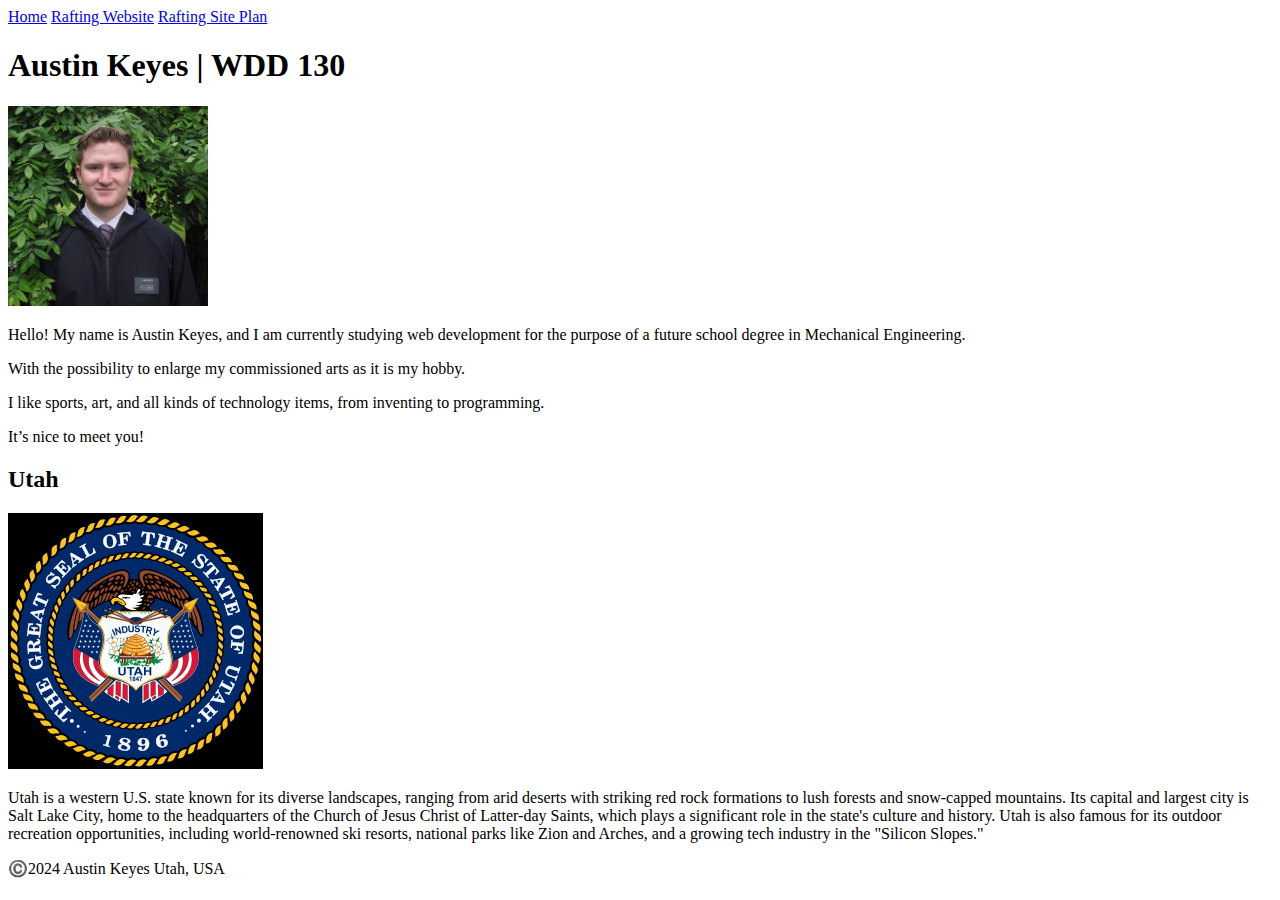
==== wwr/index.html @ 8d44ddac "wdd130" ====
<!DOCTYPE html>
<html lang="en-US">
    <head> 
        <meta charset="utf-8">
        <meta name="viewport" content="width=device-width, initial-scale=1.0">
        <title> Austin Keyes | WDD 130 </title>
        <meta name="description" content="Austin Keyes home page for class WDD 130 (Web Fundamentals:)">
        <meta name="author" content="Austin Keyes">
        <link rel="stylessheet" href="Styles/styles.css">
    </head>
    <body>
        <header> 
            <nav>
                <a href="#">Home</a>
                <a href="wwr/about1.html">Rafting Website</a>
                <a href="wwr/site-plan-rafting.html">Rafting Site Plan</a>
            </nav>
        </header>
        <main>
            <h1> Austin Keyes | WDD 130 </h1>
            <img src="images/profile.jpg" alt="Portrait of Austin Keyes" width="200">
            <p>
                Hello! My name is Austin Keyes, and I am currently studying web development for the purpose of a future school degree in Mechanical Engineering. 
            </p>
            <p>
                With the possibility to enlarge my commissioned arts as it is my hobby.
            </p>
            <p> 
                I like sports, art, and all kinds of technology items, from inventing to programming.
            </p>
            <p>
                It’s nice to meet you!
            </p>
        </main>
        <aside>
            <h2>Utah</h2>
            <img src="images/Seal_of_Utah.svg.jpg" alt="Utah landscape">
            <p>Utah is a western U.S. state known for its diverse landscapes, ranging from arid deserts with striking red rock formations to lush forests and snow-capped mountains. Its capital and largest city is Salt Lake City, home to the headquarters of the Church of Jesus Christ of Latter-day Saints, which plays a significant role in the state's culture and history. Utah is also famous for its outdoor recreation opportunities, including world-renowned ski resorts, national parks like Zion and Arches, and a growing tech industry in the "Silicon Slopes."</p>
        </aside>
        <footer>
            <p>©️2024 Austin Keyes Utah, USA</p>
        </footer>
    </body>
</html>
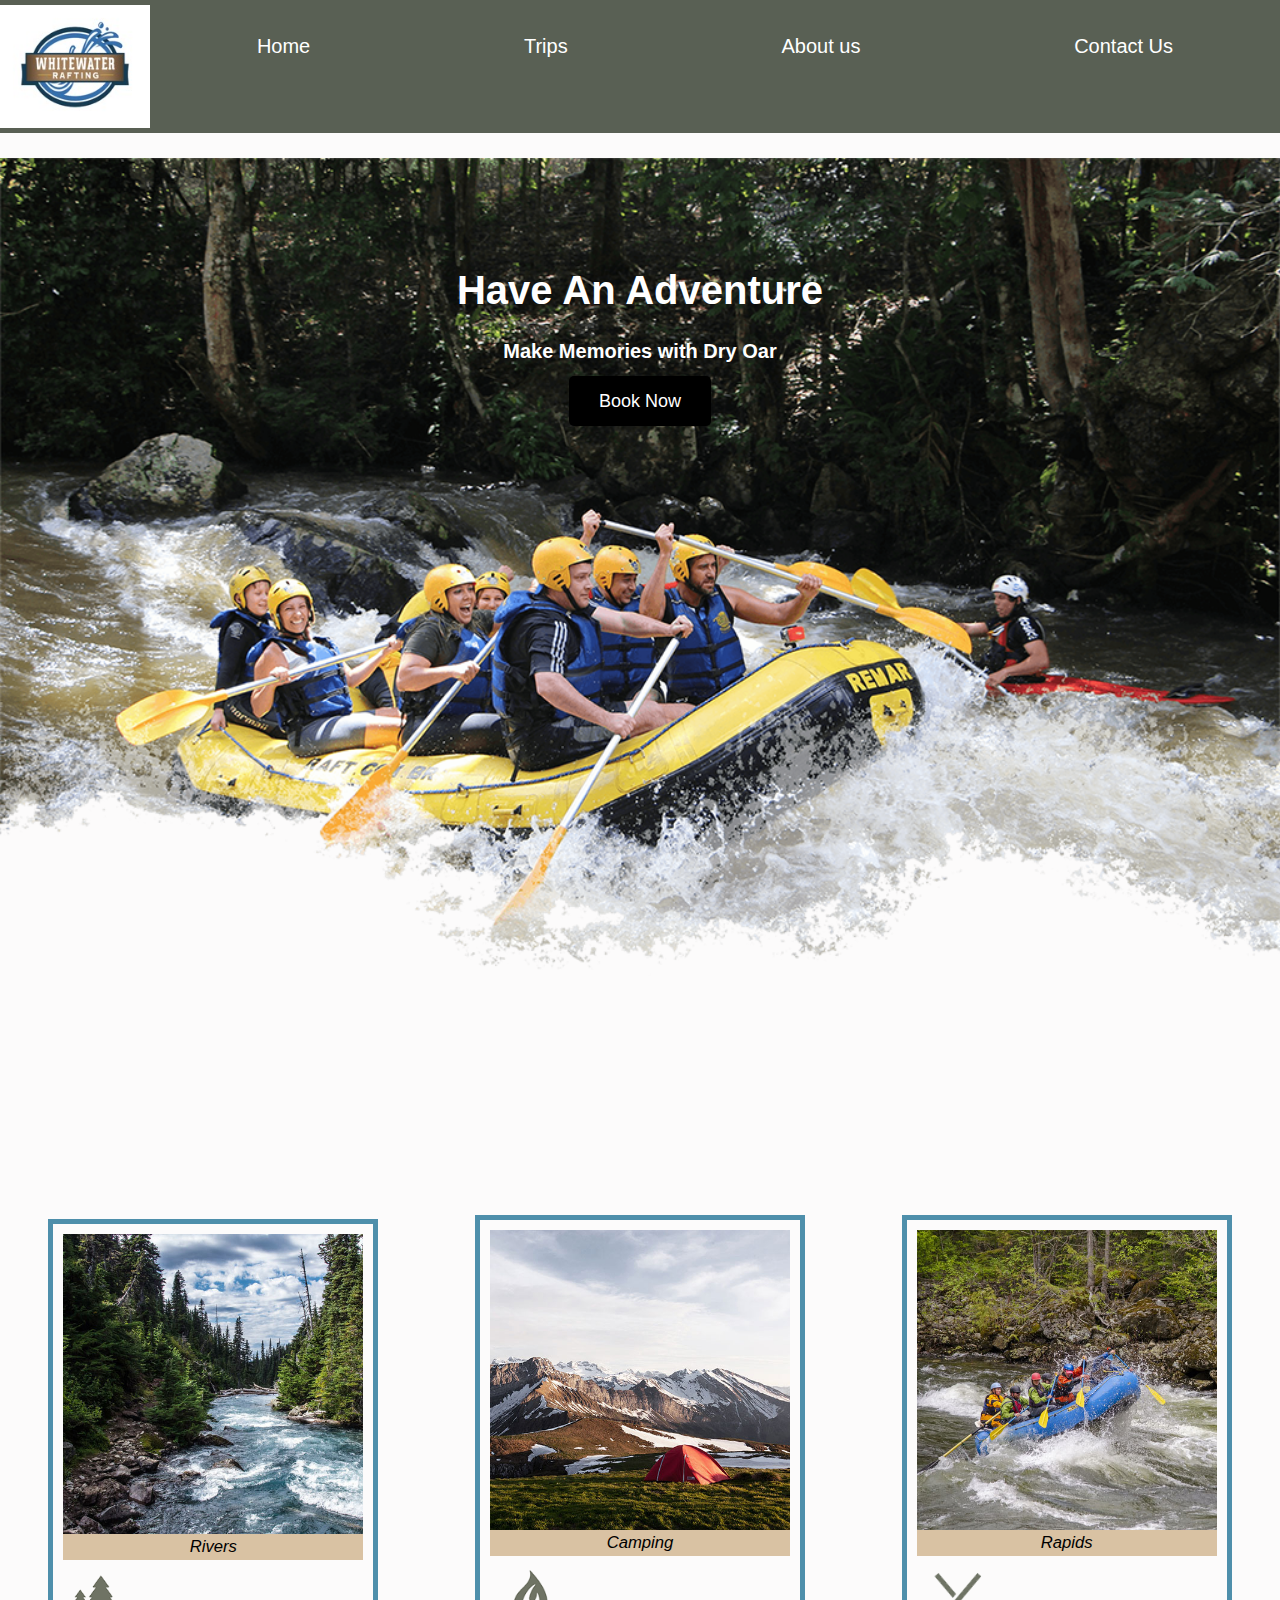
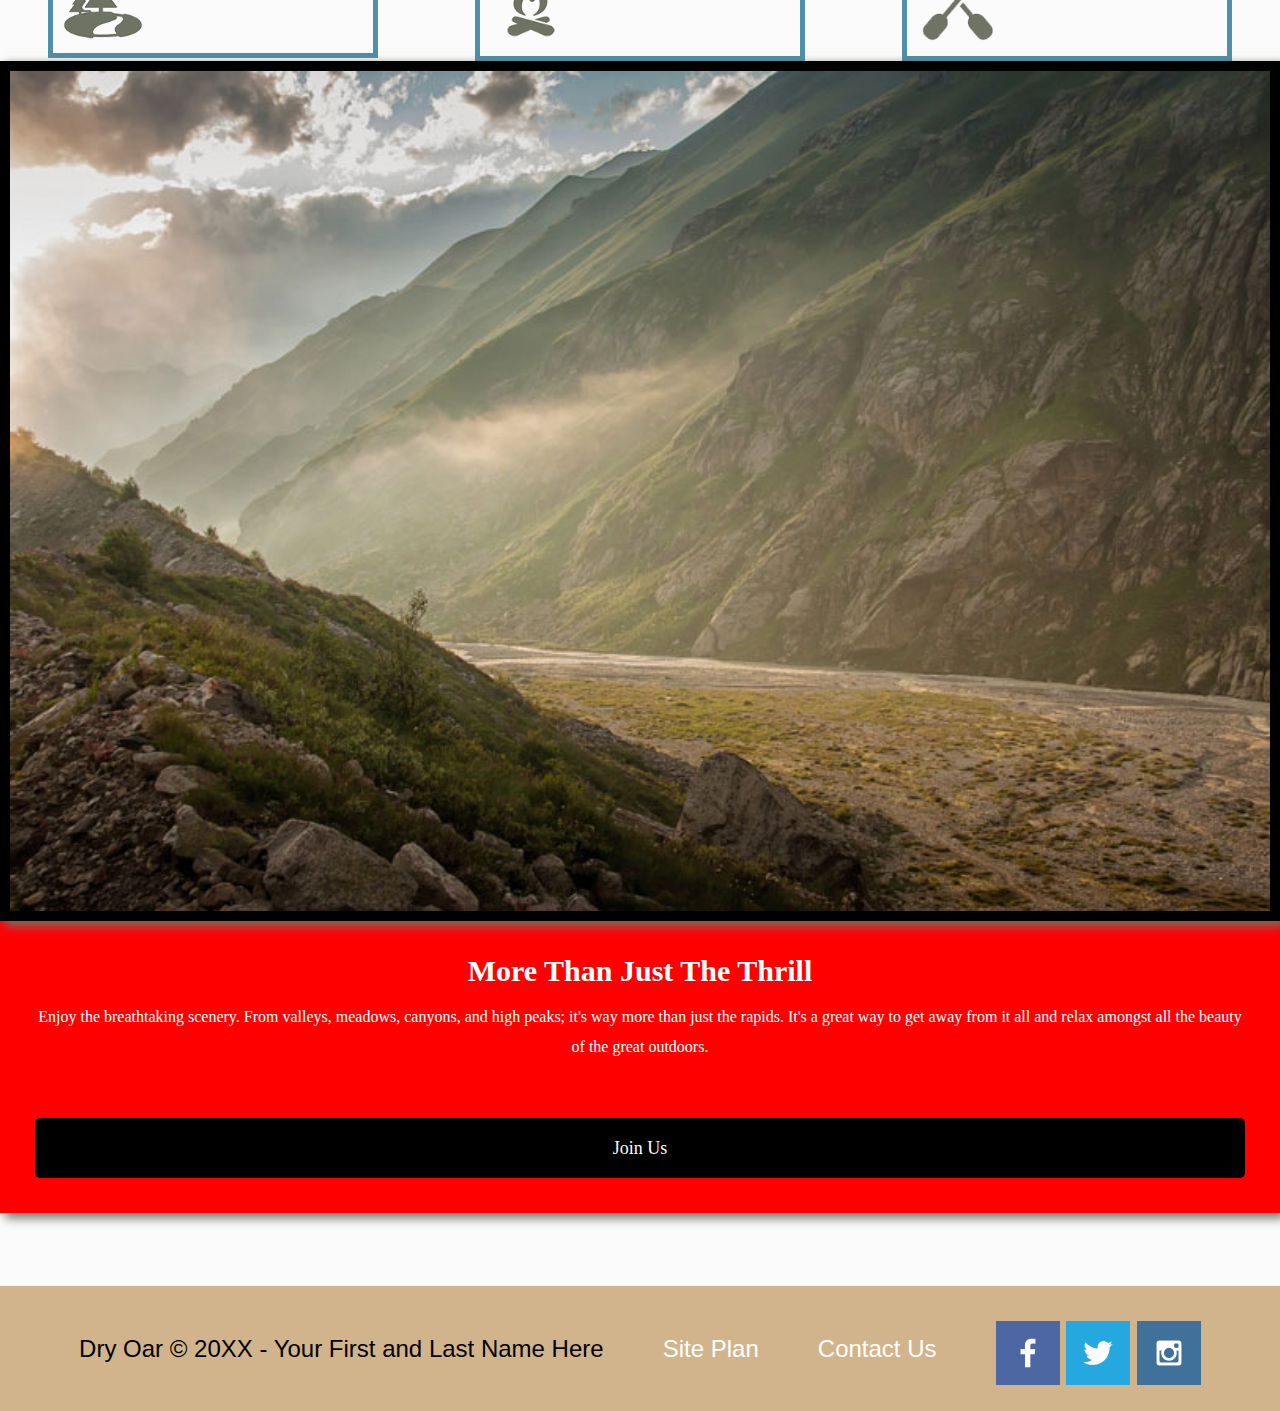
==== commit f67c76a7: "wdd130" ====
--- a/wwr/index.html
+++ b/wwr/index.html
@@ -1,44 +1,86 @@
 <!DOCTYPE html>
-<html lang="en-US">
-    <head> 
-        <meta charset="utf-8">
-        <meta name="viewport" content="width=device-width, initial-scale=1.0">
-        <title> Austin Keyes | WDD 130 </title>
-        <meta name="description" content="Austin Keyes home page for class WDD 130 (Web Fundamentals:)">
-        <meta name="author" content="Austin Keyes">
-        <link rel="stylessheet" href="Styles/styles.css">
-    </head>
-    <body>
-        <header> 
-            <nav>
-                <a href="#">Home</a>
-                <a href="wwr/about1.html">Rafting Website</a>
-                <a href="wwr/site-plan-rafting.html">Rafting Site Plan</a>
-            </nav>
-        </header>
-        <main>
-            <h1> Austin Keyes | WDD 130 </h1>
-            <img src="images/profile.jpg" alt="Portrait of Austin Keyes" width="200">
-            <p>
-                Hello! My name is Austin Keyes, and I am currently studying web development for the purpose of a future school degree in Mechanical Engineering. 
-            </p>
-            <p>
-                With the possibility to enlarge my commissioned arts as it is my hobby.
-            </p>
-            <p> 
-                I like sports, art, and all kinds of technology items, from inventing to programming.
-            </p>
-            <p>
-                It’s nice to meet you!
-            </p>
-        </main>
-        <aside>
-            <h2>Utah</h2>
-            <img src="images/Seal_of_Utah.svg.jpg" alt="Utah landscape">
-            <p>Utah is a western U.S. state known for its diverse landscapes, ranging from arid deserts with striking red rock formations to lush forests and snow-capped mountains. Its capital and largest city is Salt Lake City, home to the headquarters of the Church of Jesus Christ of Latter-day Saints, which plays a significant role in the state's culture and history. Utah is also famous for its outdoor recreation opportunities, including world-renowned ski resorts, national parks like Zion and Arches, and a growing tech industry in the "Silicon Slopes."</p>
-        </aside>
+<html lang="en">
+<head>
+    <meta charset="UTF-8">
+    <meta http-equiv="X-UA-Compatible" content="IE=edge">
+    <meta name="viewport" content="width=device-width, initial-scale=1.0">
+    <title>Whitewater Rafting Vacations </title>
+    <link rel="stylesheet" href="styles/rafting.css">
+    
+</head>
+
+<body>
+    <div id="content">
+    <header>
+        <a id="logo_link" href="index.html">
+            <img class="logo" src="images/logo.png" alt="Dry Oar Logo">
+        </a>
+        <nav>
+            <a href="index.html">Home</a>
+            <a href="trips.html">Trips</a>
+            <a href="about1.html">About us</a>
+            <a href="contact.html">Contact Us</a>
+        </nav>
+    </header>
+    <div id="hero">
+        <div id="hero-box">
+            <img id="hero-img" src="images/hero.png" alt="People enjoying white water rafting">
+        </div>
+        <section id="hero-msg">
+            <h1 class="home-title">Have An Adventure</h1>
+            <h4>Make Memories with Dry Oar </h4>
+            <div class='button-box'>
+                <a class='book' href="contactus.html">Book Now</a>
+            </div>
+        </div>
+    <main class="home-grid">
+        <section class="rivers-card">
+            <div style="display: flex; justify-content: space-between;">
+                <figure>
+                    <img src="images/rivers.jpg" alt="river in forest" />
+                    <figcaption>Rivers</figcaption>
+                    <img class="icon" src="images/river_icon.png" alt="river icon">
+                </figure>
+                <figure>
+                    <img src="images/camping.jpg" alt="tent in mountains">
+                    <figcaption> Camping </figcaption>
+                    <img class="icon" src="images/fire_icon.png" alt="fire icon">
+                </figure>
+                <figure>
+                    <img src="images/rapids.jpg" alt="rafting boat">
+                    <figcaption>Rapids</figcaption>
+                    <img class="icon" src="images/oars.png" alt="oars icon">
+                </figure>
+            </div>
+        <div id="background">
+        <section class="mountains">
+            <img class="card-img" src="images/mountains.jpg" alt="rafting boat">
+        </section>
+        <section class="msg">
+            <h2>More Than Just The Thrill</h2>
+            <p>Enjoy the breathtaking scenery. From valleys, meadows, canyons, and high peaks; it's way more than just the rapids. It's a great way to get away from it all and relax amongst all the beauty of the great outdoors. </p>
+            <a class='join' href="rivers.html">Join Us</a>
+        </section>
+        </div> 
+    </main>
+           
+        
         <footer>
-            <p>©️2024 Austin Keyes Utah, USA</p>
+            <p>Dry Oar &copy; 20XX - Your First and Last Name Here</p>
+            <p><a href="site-plan-rafting.html">Site Plan</a></p>
+            <p><a href="contactus.html">Contact Us</a></p>
+            <div class="social">
+                <a href="https://facebook.com" target="_blank">
+                    <img src="images/facebook.png" alt="fb icon">
+                </a>
+                <a href="https://twitter.com" target="_blank">
+                    <img src="images/twitter.png" alt="twitter icon">
+                </a>
+                <a href="https://instagram.com" target="_blank">
+                    <img src="images/instagram.png" alt="instagram icon">
+                </a>
+            </div>
         </footer>
-    </body>
-</html>
+    </div>
+</body>
+</html>--- a/wwr/styles/rafting.css
+++ b/wwr/styles/rafting.css
@@ -0,0 +1,434 @@
+content {
+  max-width: 1600px;
+  margin: 0 auto;
+  text-align: center;
+}
+
+nav a {
+  text-align: center;
+  color: white;
+  text-decoration: none;
+  padding: 35px;
+}
+
+#hero-msg h1, #hero-msg h4, .button-box {
+  text-align: center;
+}
+
+main section {
+  text-align: center;
+  font-family: 'Times New Roman', Times, serif;
+  display: grid;
+  grid-template-columns: 1fr;
+}
+
+#background {
+  height: 725px;
+}
+
+body {
+  background-color: #fcfbfb;
+  font-family: sans-serif;
+  font-size: 20px;
+  margin: 0;
+  padding: 0;
+}
+
+header {
+  background-color: rgba(20, 30, 13, 0.7);
+  font-family: sans-serif;
+  display: grid;
+  grid-template-columns: 150px auto;
+}
+
+nav a:hover {
+  background-color: black;
+  color: #d9c2a3;
+}
+
+.book, .join {
+  background-color: black;
+  color: white;
+  text-decoration: none;
+  font-size: 18px;
+  padding: 15px 30px;
+  margin-top: 25px;
+  border-radius: 5px;
+}
+
+.History {
+  margin-top: 50px;
+  
+}
+
+.card {
+  border-image-width: 500px;
+  width: 300px;
+}
+
+.book:hover, .join:hover {
+  background-color: aqua;
+  color: white;
+}
+
+#background {
+  background-color: teal;
+  grid-column: 1 / 11;
+  grid-row: 4 / 9;
+}
+
+.msg {
+  background-color: red;
+  line-height: 1.5em;
+  padding: 35px;
+  grid-column: 6 / 10;
+  grid-row: 6 / 7;
+  box-shadow: 5px 5px 10px #6f7364;
+}
+
+footer {
+  background-color: tan;
+  color: black;
+  font-size: 1.2em;
+  padding: 20px;
+  margin-top: 500px;
+  display: flex;
+  justify-content: space-evenly;
+  align-items: center;
+}
+
+.home-title {
+  color: white;
+  font-size: 2em;
+  margin-top: 10px;
+}
+
+h4 {
+  color: white;
+}
+
+.msg h2 {
+  color: white;
+  font-family: cursive;
+}
+
+.msg p {
+  color: white;
+  font-size: 0.8em;
+  padding-bottom: 15px;
+}
+
+footer a {
+  color: white;
+  text-decoration: none;
+}
+
+footer a:hover {
+  color: white;
+}
+
+.icon {
+  width: 80px;
+  padding-top: 10px;
+}
+
+#hero-img {
+  padding: auto;
+  width: 100%;
+  height: 100%;
+}
+
+footer p a:hover {
+  text-decoration: underline;
+}
+
+h2 {
+  margin: 0;
+}
+
+#logo_link {
+  padding-top: 5px;
+  justify-self: center;
+  align-self: center;
+}
+
+.social img {
+  padding-top: 15px;
+}
+
+.rivers-card, .camping-card, .rapids-card {
+  margin: 200px 0;
+  grid-column: 2 / 4;
+  grid-row: 2 / 3;
+}
+
+.card-img {
+  border: solid black 10px;
+  width: 100%;
+  transition: transform 0.5s;
+  box-shadow: 5px 5px 10px #6f7364;
+}
+
+main section img {
+  box-sizing: border-box;
+}
+
+nav {
+  display: flex;
+  justify-content: space-around;
+}
+
+#hero {
+  display: grid;
+  grid-template-columns: 1fr 3fr 1fr;
+  margin-top: 25px;
+
+}
+
+#hero-box {
+  grid-column: 1 / 4;
+  grid-row: 1 / 3;
+  z-index: -1;
+  width: 100%;
+  height: 100%;
+}
+
+#hero-msg {
+  grid-column: 2 / 3;
+  grid-row: 1 / 2;
+  margin-top: 100px;
+}
+
+.mountains {
+  width: 100%;
+  grid-column: 2 / 7;
+  grid-row: 5 / 8;
+  box-shadow: 5px 5px 10px #6f7364;
+}
+
+.Mountains {
+  width: 100%;
+  max-width: 500px;
+  grid-column: 2 / 7;
+  grid-row: 5 / 8;
+}
+
+.card-img:hover {
+  opacity: 0.6;
+  transform: scale(1.1);
+}
+
+figure {
+  border: thick #4e8fab solid;
+  display: flex;
+  flex-flow: column;
+  padding: 10px;
+  max-width: 300px;
+  margin: auto;
+}
+
+img {
+  max-width: 100%;
+  max-height: 100%;
+}
+
+figcaption {
+  background-color: #d9c2a3;
+  color: #000;
+  font: italic smaller sans-serif;
+  padding: 3px;
+  text-align: center;
+}
+
+@media screen and (max-width: 900px) {
+  #hero, .home-grid {
+    display: block;
+    height: auto;
+  }
+  nav, footer {
+    flex-direction: column;
+  }
+  nav a {
+    display: block;
+    padding: 15px;
+  }
+  #hero {
+    margin-top: 0;
+  }
+  #hero-msg {
+    margin-top: 0;
+  }
+  #hero-msg h4 {
+    display: none;
+  }
+  .home-title {
+    font-size: 25px;
+    color: #6f7364;
+  }
+  .rivers-card, .camping-card, .rapids-card {
+    margin: 50px auto;
+    width: 60%;
+    height: 100%;
+  }
+  #background {
+    display: none;
+    margin-bottom: auto;
+  }
+  .mountains, .msg {
+    width: 80%;
+    display: block;
+    margin: auto;
+  }
+  footer {
+    margin-top: 200px;
+  }
+}
+
+#feedback {
+  background-color: antiquewhite;
+  position: absolute;
+  top: 0;
+  left: 0;
+  right: 0;
+  padding: 0.5em;
+  display: none;
+}
+
+form {
+  margin: 0 auto;
+  width: 1000px;
+  padding: 1em;
+  border: 1px solid #ccc;
+  border-radius: 1em;
+}
+
+ul {
+  list-style: none;
+  padding: 0;
+  margin: 0;
+}
+
+form li + li {
+  margin-top: 1em;
+}
+
+label {
+  display: inline-block;
+  width: 100px;
+  text-align: center;
+}
+
+input,
+textarea {
+  font: 1em sans-serif;
+  width: 300px;
+  box-sizing: border-box;
+  border: 1px solid #999;
+}
+
+input:focus,
+textarea:focus {
+  border-color: #000;
+}
+
+textarea {
+  vertical-align: top;
+  height: 5em;
+}
+
+.button {
+  padding-left: 90px;
+}
+
+button {
+  margin-left: 0.5em;
+}
+/* CTA Section */
+.cta-section {
+  margin-top: 30px;
+  text-align: center;
+}
+
+.cta-button {
+  background-color: black;
+  color: white;
+  padding: 15px 30px;
+  font-size: 18px;
+  border-radius: 5px;
+  text-decoration: none;
+  transition: background-color 0.3s ease;
+}
+
+.cta-button:hover {
+  background-color: aqua;
+}
+
+/* Trips Grid Layout */
+.trips-section {
+  display: flex;
+  flex-wrap: wrap;
+  justify-content: center;
+  gap: 20px;
+  margin: 30px 0;
+}
+
+.trip {
+  width: 300px;
+  background-color: white;
+  border: 1px solid #ccc;
+  padding: 20px;
+  border-radius: 5px;
+  text-align: center;
+  box-shadow: 5px 5px 10px rgba(0, 0, 0, 0.1);
+}
+
+.trip img {
+  width: 100%;
+  height: auto;
+  border-radius: 5px;
+  margin-bottom: 10px;
+}
+
+.trip h2 {
+  font-size: 1.5em;
+  color: #333;
+}
+
+.trip p {
+  font-size: 1em;
+  color: #555;
+}
+
+/* Trips Table */
+.trips-table-section {
+  margin-top: 40px;
+  text-align: center;
+}
+
+.trips-table-section table {
+  width: 100%;
+  max-width: 800px;
+  margin: 0 auto;
+  border-collapse: collapse;
+  font-family: 'Times New Roman', serif;
+}
+
+.trips-table-section th,
+.trips-table-section td {
+  border: 1px solid #ccc;
+  padding: 10px;
+}
+
+.trips-table-section th {
+  background-color: #005f99;
+  color: white;
+  font-weight: bold;
+}
+
+.trips-table-section td {
+  background-color: #fcfbfb;
+}
+
+.trips-table-section tr:nth-child(even) {
+  background-color: #f2f2f2;
+}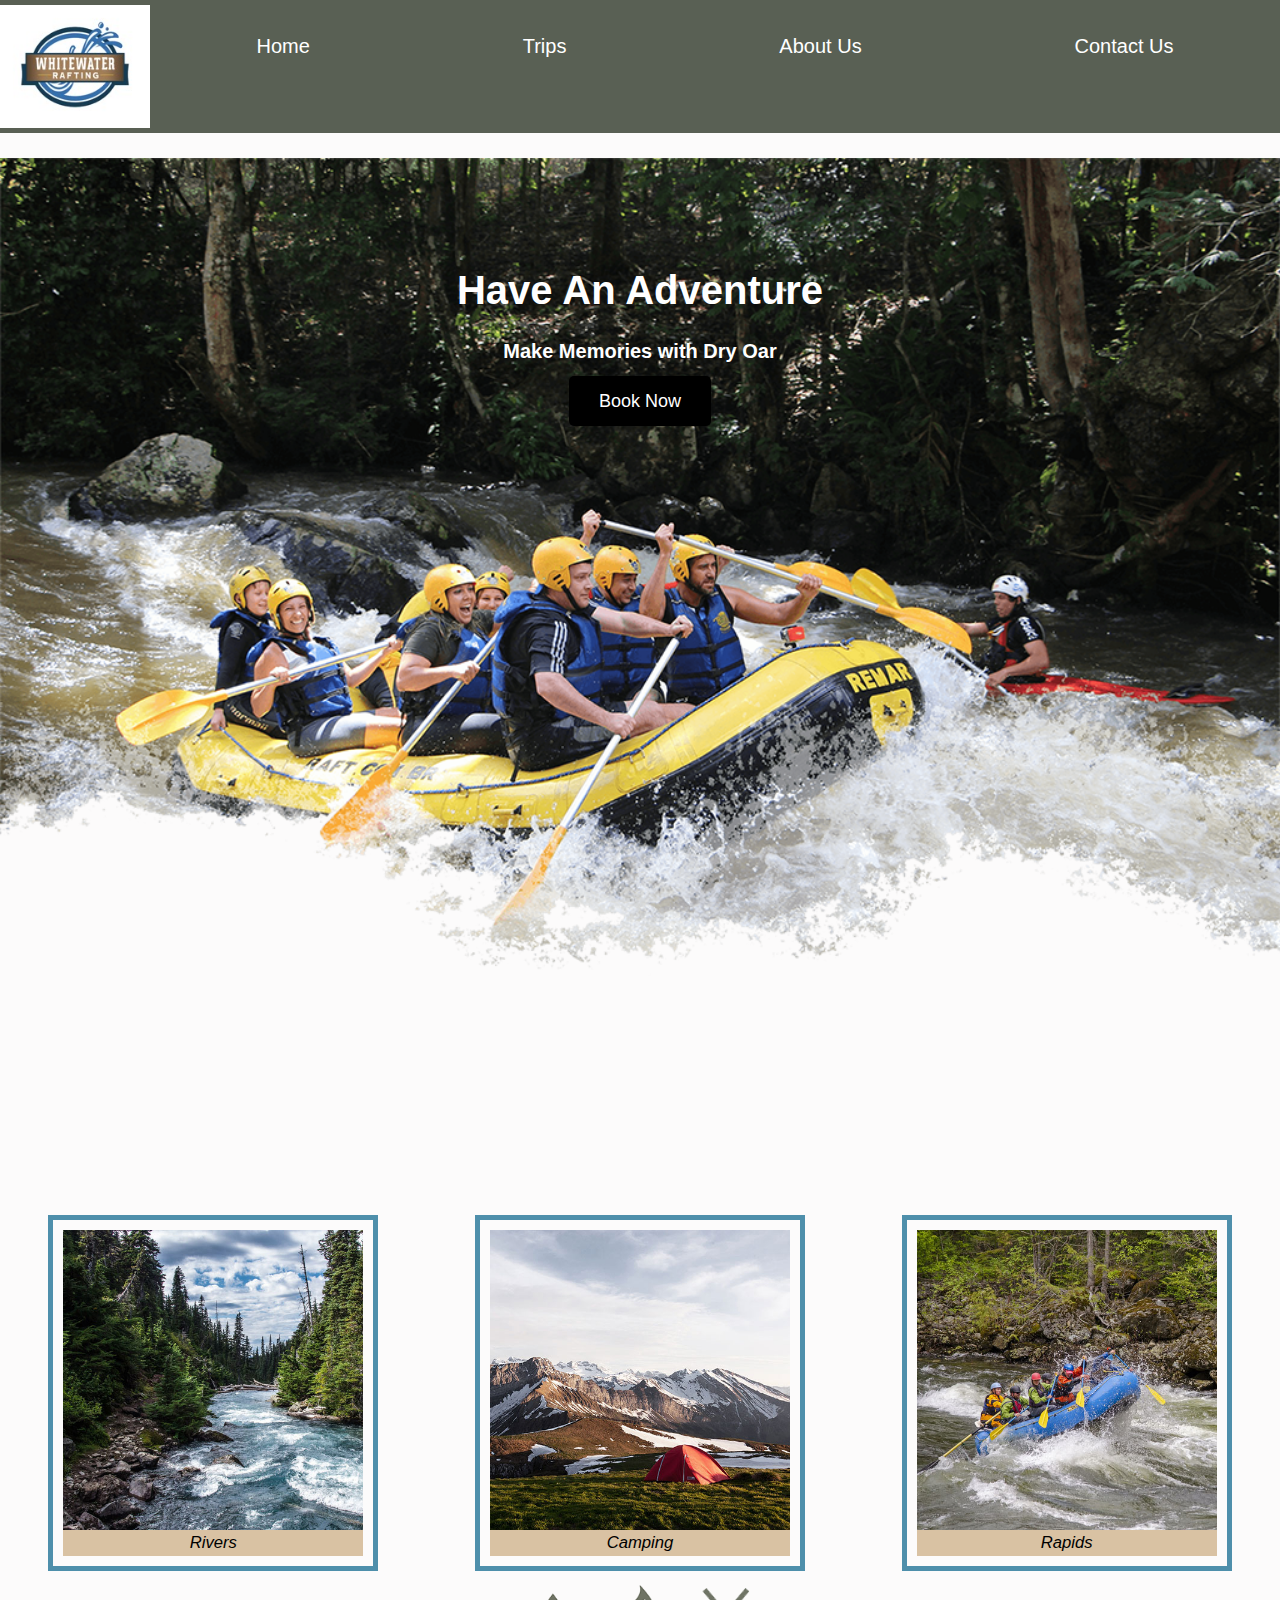
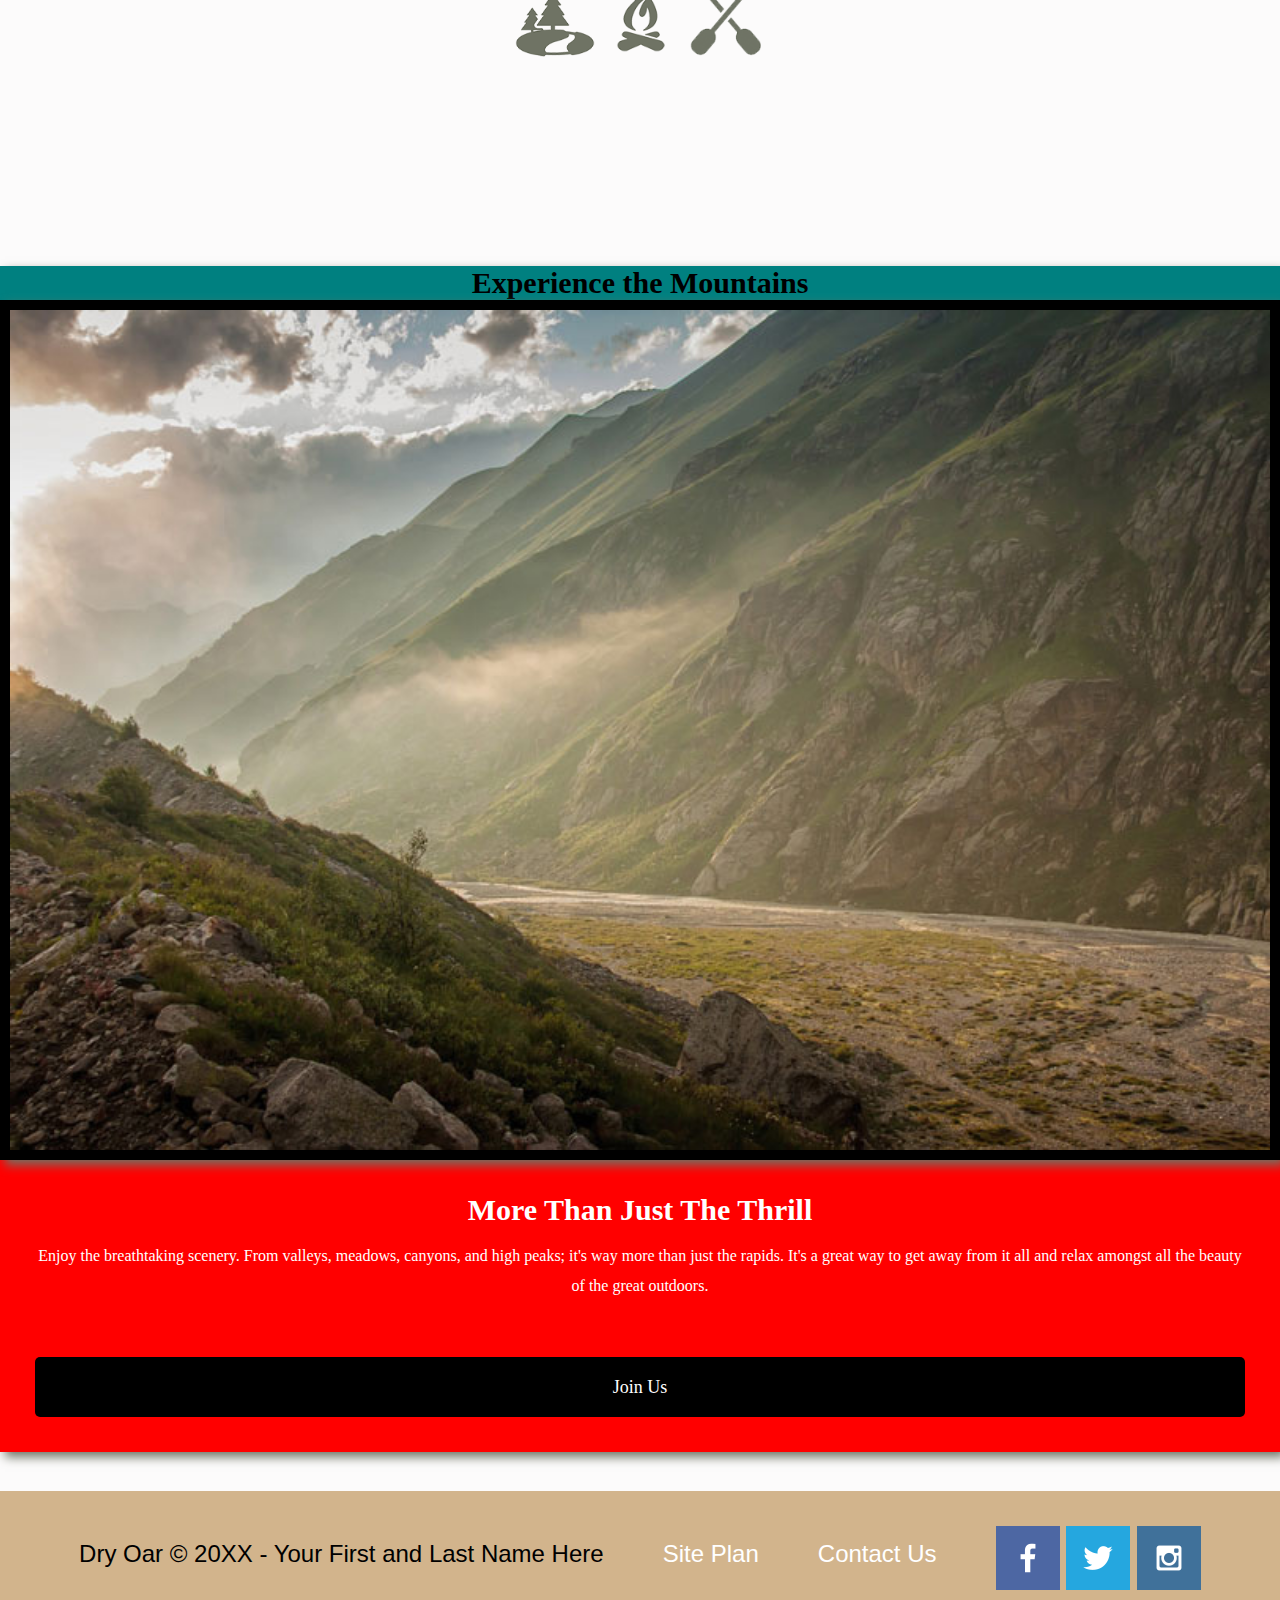
==== commit 6baac282: "wdd130" ====
--- a/wwr/index.html
+++ b/wwr/index.html
@@ -4,66 +4,72 @@
     <meta charset="UTF-8">
     <meta http-equiv="X-UA-Compatible" content="IE=edge">
     <meta name="viewport" content="width=device-width, initial-scale=1.0">
-    <title>Whitewater Rafting Vacations </title>
+    <title>Whitewater Rafting Vacations</title>
     <link rel="stylesheet" href="styles/rafting.css">
-    
 </head>
 
 <body>
     <div id="content">
-    <header>
-        <a id="logo_link" href="index.html">
-            <img class="logo" src="images/logo.png" alt="Dry Oar Logo">
-        </a>
-        <nav>
-            <a href="index.html">Home</a>
-            <a href="trips.html">Trips</a>
-            <a href="about1.html">About us</a>
-            <a href="contact.html">Contact Us</a>
-        </nav>
-    </header>
-    <div id="hero">
-        <div id="hero-box">
-            <img id="hero-img" src="images/hero.png" alt="People enjoying white water rafting">
+        <header>
+            <a id="logo_link" href="index.html">
+                <img class="logo" src="images/logo.png" alt="Dry Oar Logo">
+            </a>
+            <nav>
+                <a href="index.html">Home</a>
+                <a href="trips.html">Trips</a>
+                <a href="about1.html">About Us</a>
+                <a href="contact.html">Contact Us</a>
+            </nav>
+        </header>
+        <div id="hero">
+            <div id="hero-box">
+                <img id="hero-img" src="images/hero.png" alt="People enjoying white water rafting">
+            </div>
+            <section id="hero-msg">
+                <h1 class="home-title">Have An Adventure</h1>
+                <h4>Make Memories with Dry Oar</h4>
+                <div class='button-box'>
+                    <a class='book' href="contactus.html">Book Now</a>
+                </div>
+            </section>
         </div>
-        <section id="hero-msg">
-            <h1 class="home-title">Have An Adventure</h1>
-            <h4>Make Memories with Dry Oar </h4>
-            <div class='button-box'>
-                <a class='book' href="contactus.html">Book Now</a>
+
+        <main class="home-grid">
+            <section class="rivers-card">
+                <div style="display: flex; justify-content: space-between;">
+                    <figure>
+                        <img src="images/rivers.jpg" alt="river in forest" />
+                        <figcaption>Rivers</figcaption>
+                    </figure>
+                    <figure>
+                        <img src="images/camping.jpg" alt="tent in mountains">
+                        <figcaption>Camping</figcaption>
+                    </figure>
+                    <figure>
+                        <img src="images/rapids.jpg" alt="rafting boat">
+                        <figcaption>Rapids</figcaption>
+                    </figure>
+                </div>
+                <div>
+                    <img class="icon" src="images/river_icon.png" alt="river icon">
+                    <img class="icon" src="images/fire_icon.png" alt="fire icon">
+                    <img class="icon" src="images/oars.png" alt="oars icon">
+                </div>
+            </section>
+
+            <div id="background">
+                <section class="mountains">
+                    <h2>Experience the Mountains</h2>
+                    <img class="card-img" src="images/mountains.jpg" alt="mountains view">
+                </section>
+                
+                <section class="msg">
+                    <h2>More Than Just The Thrill</h2>
+                    <p>Enjoy the breathtaking scenery. From valleys, meadows, canyons, and high peaks; it's way more than just the rapids. It's a great way to get away from it all and relax amongst all the beauty of the great outdoors.</p>
+                    <a class='join' href="rivers.html">Join Us</a>
+                </section>
             </div>
-        </div>
-    <main class="home-grid">
-        <section class="rivers-card">
-            <div style="display: flex; justify-content: space-between;">
-                <figure>
-                    <img src="images/rivers.jpg" alt="river in forest" />
-                    <figcaption>Rivers</figcaption>
-                    <img class="icon" src="images/river_icon.png" alt="river icon">
-                </figure>
-                <figure>
-                    <img src="images/camping.jpg" alt="tent in mountains">
-                    <figcaption> Camping </figcaption>
-                    <img class="icon" src="images/fire_icon.png" alt="fire icon">
-                </figure>
-                <figure>
-                    <img src="images/rapids.jpg" alt="rafting boat">
-                    <figcaption>Rapids</figcaption>
-                    <img class="icon" src="images/oars.png" alt="oars icon">
-                </figure>
-            </div>
-        <div id="background">
-        <section class="mountains">
-            <img class="card-img" src="images/mountains.jpg" alt="rafting boat">
-        </section>
-        <section class="msg">
-            <h2>More Than Just The Thrill</h2>
-            <p>Enjoy the breathtaking scenery. From valleys, meadows, canyons, and high peaks; it's way more than just the rapids. It's a great way to get away from it all and relax amongst all the beauty of the great outdoors. </p>
-            <a class='join' href="rivers.html">Join Us</a>
-        </section>
-        </div> 
-    </main>
-           
+        </main>
         
         <footer>
             <p>Dry Oar &copy; 20XX - Your First and Last Name Here</p>
@@ -83,4 +89,4 @@
         </footer>
     </div>
 </body>
-</html>+</html>
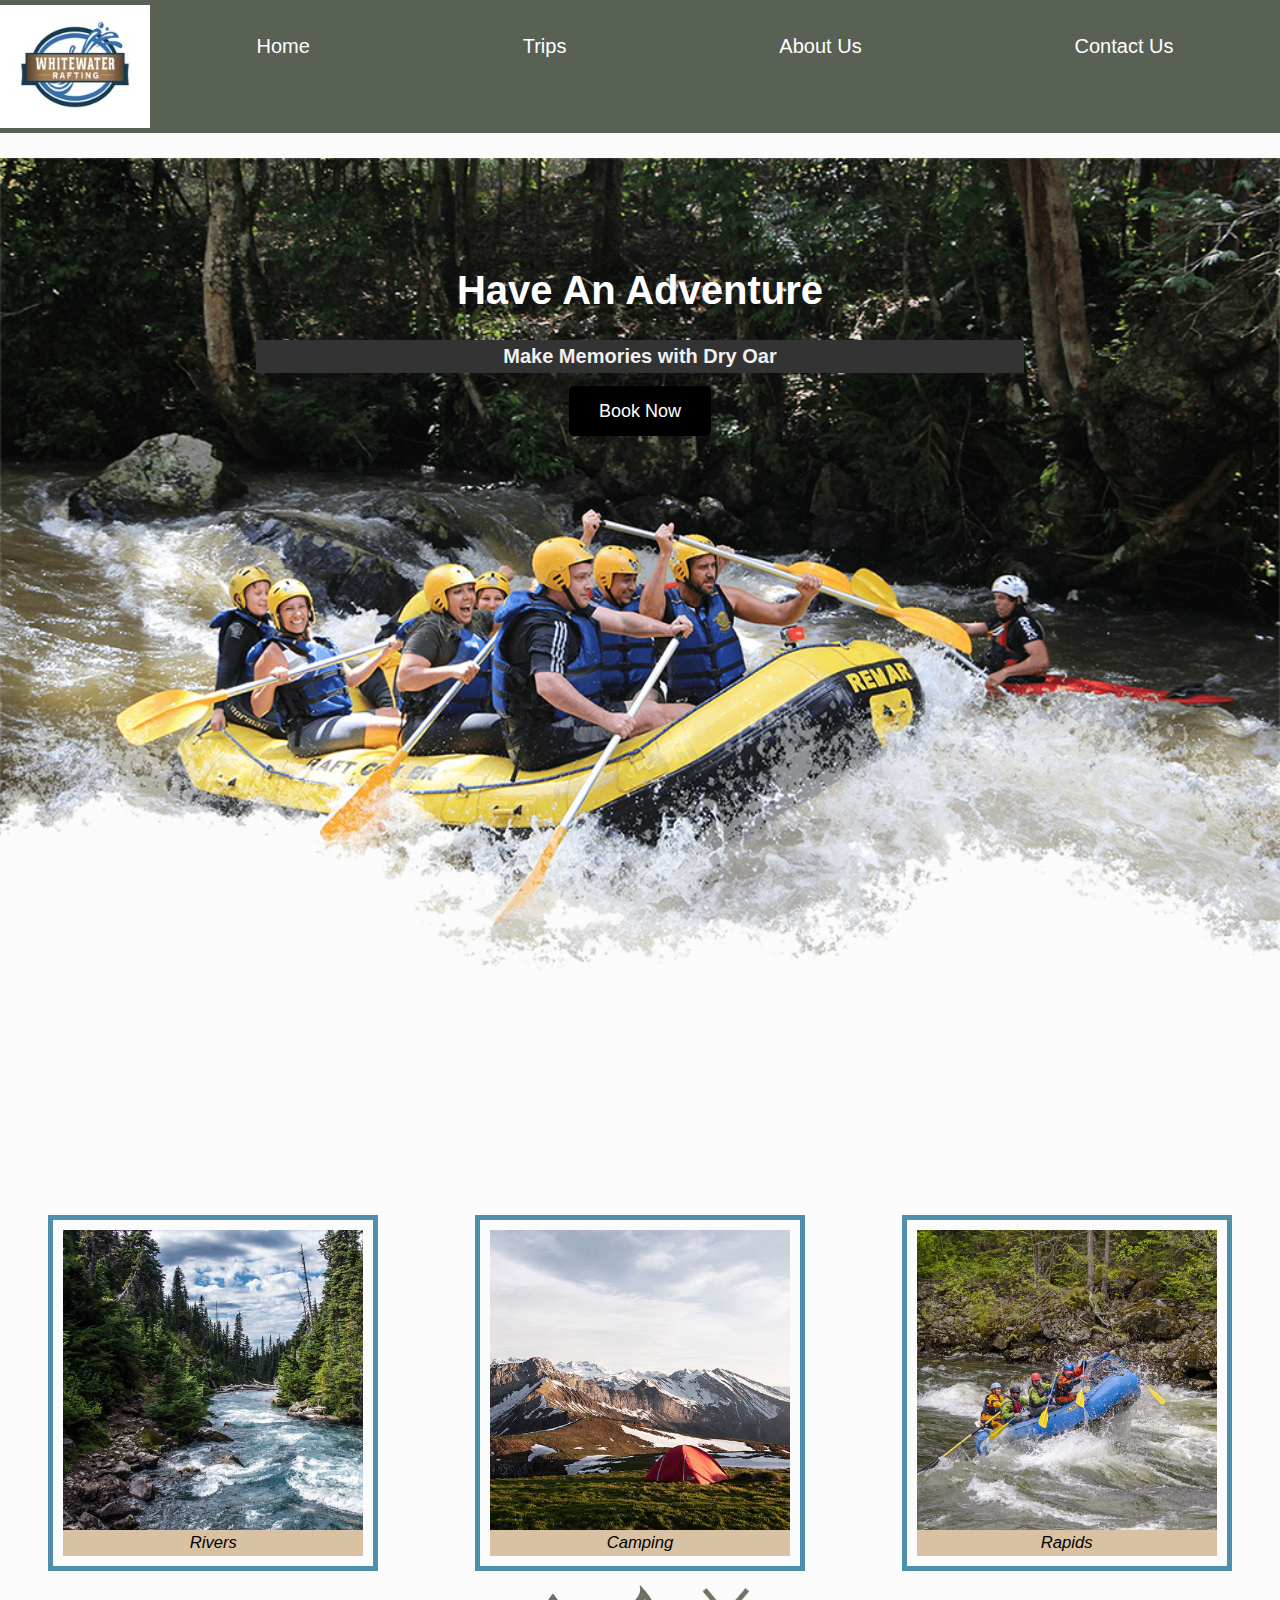
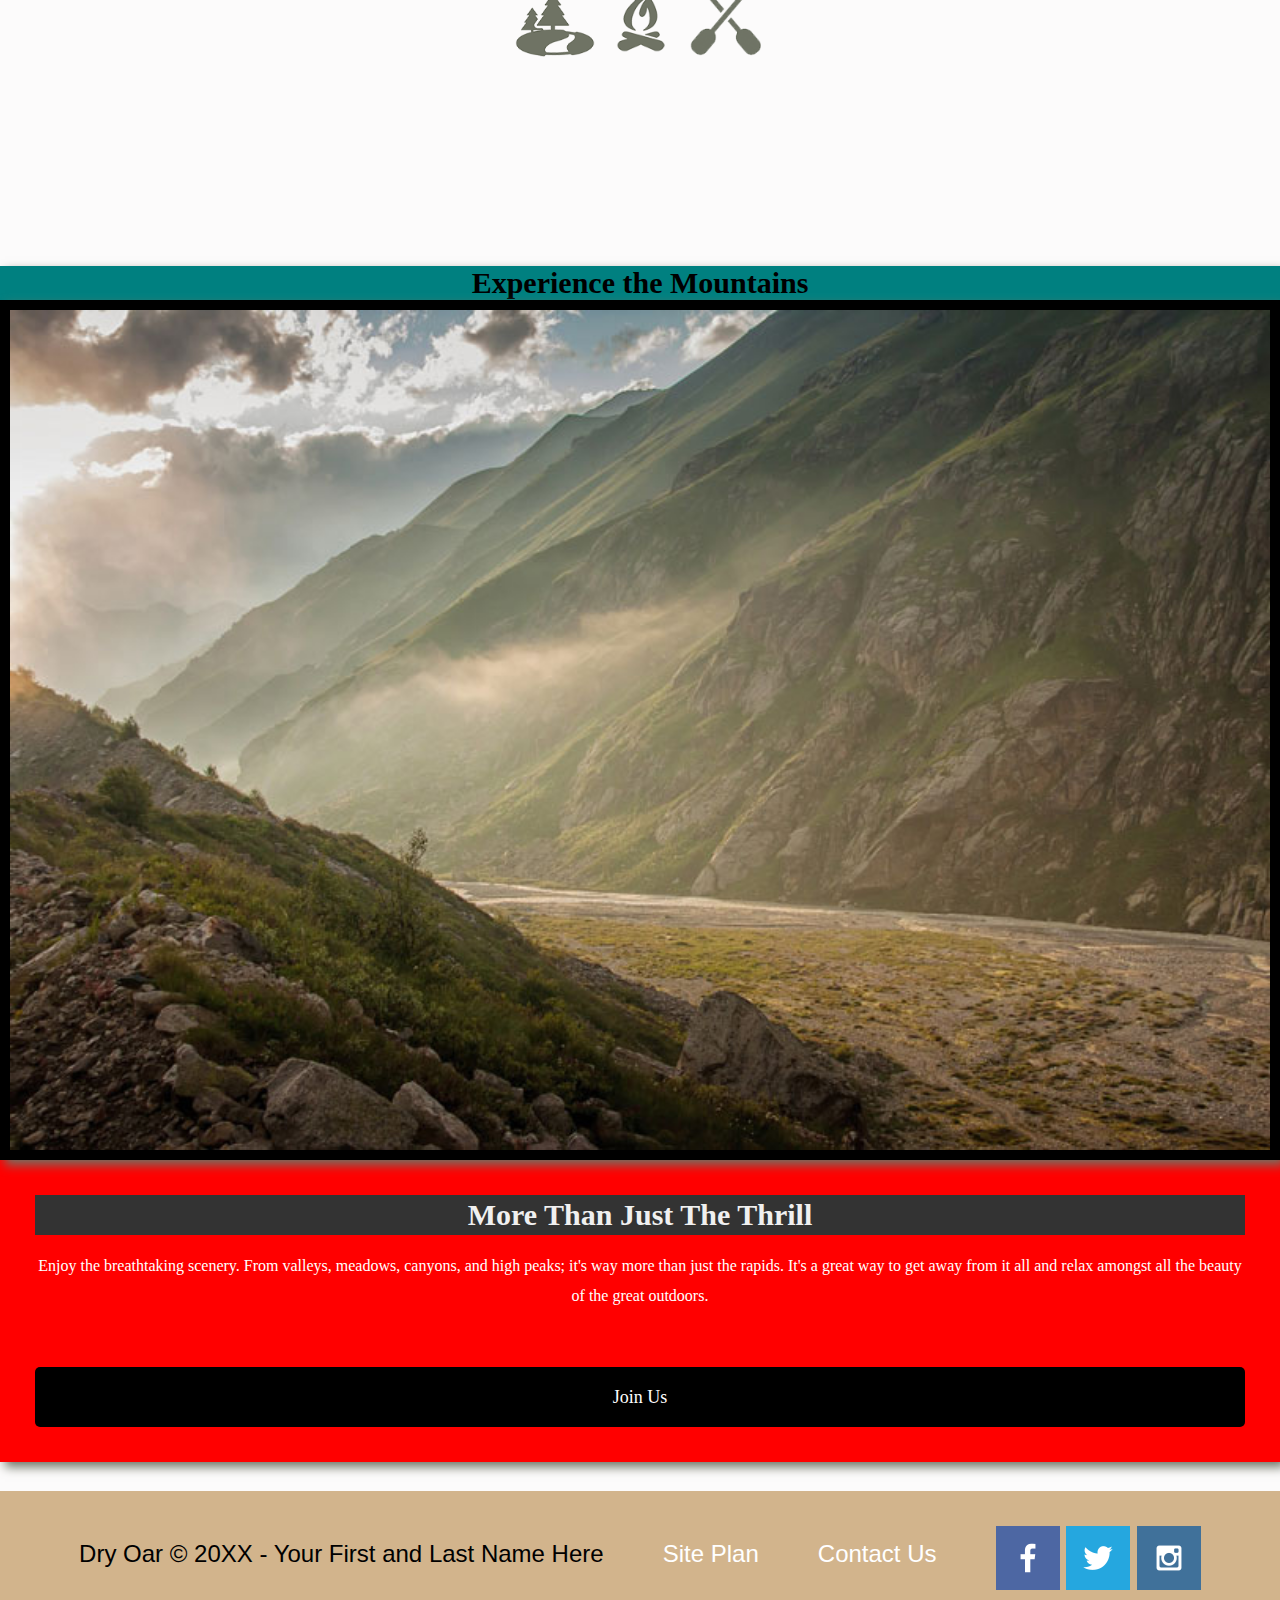
==== commit 8533ace7: "wdd130" ====
--- a/wwr/index.html
+++ b/wwr/index.html
@@ -17,7 +17,7 @@
             <nav>
                 <a href="index.html">Home</a>
                 <a href="trips.html">Trips</a>
-                <a href="about1.html">About Us</a>
+                <a href="about.html">About Us</a>
                 <a href="contact.html">Contact Us</a>
             </nav>
         </header>
--- a/wwr/styles/rafting.css
+++ b/wwr/styles/rafting.css
@@ -41,9 +41,10 @@
   grid-template-columns: 150px auto;
 }
 
+/* Updated hover color for nav links */
 nav a:hover {
-  background-color: black;
-  color: #d9c2a3;
+  background-color: #333333; /* Darker shade for contrast */
+  color: #e0e0e0; /* Lighter color for readability */
 }
 
 .book, .join {
@@ -58,16 +59,15 @@
 
 .History {
   margin-top: 50px;
-  
 }
 
 .card {
-  border-image-width: 500px;
   width: 300px;
 }
 
+/* Updated hover color for buttons */
 .book:hover, .join:hover {
-  background-color: aqua;
+  background-color: #007acc; /* Darker shade for contrast */
   color: white;
 }
 
@@ -103,13 +103,18 @@
   margin-top: 10px;
 }
 
+/* Improved contrast for headings */
 h4 {
-  color: white;
+  color: #f0f0f0;
+  background-color: #333333; /* Darker background for contrast */
+  padding: 5px;
 }
 
 .msg h2 {
-  color: white;
+  color: #f0f0f0;
+  background-color: #333333;
   font-family: cursive;
+  padding: 5px;
 }
 
 .msg p {
@@ -118,13 +123,15 @@
   padding-bottom: 15px;
 }
 
+/* Improved footer link hover contrast */
 footer a {
   color: white;
   text-decoration: none;
 }
 
 footer a:hover {
-  color: white;
+  color: #e0e0e0; /* Lighter shade for readability */
+  text-decoration: underline;
 }
 
 .icon {
@@ -133,7 +140,7 @@
 }
 
 #hero-img {
-  padding: auto;
+  margin: auto; /* Corrected from padding */
   width: 100%;
   height: 100%;
 }
@@ -182,7 +189,6 @@
   display: grid;
   grid-template-columns: 1fr 3fr 1fr;
   margin-top: 25px;
-
 }
 
 #hero-box {
@@ -343,12 +349,14 @@
 button {
   margin-left: 0.5em;
 }
+
 /* CTA Section */
 .cta-section {
   margin-top: 30px;
   text-align: center;
 }
 
+/* Updated hover for CTA button */
 .cta-button {
   background-color: black;
   color: white;
@@ -360,7 +368,7 @@
 }
 
 .cta-button:hover {
-  background-color: aqua;
+  background-color: #007acc; /* Darker shade for better contrast */
 }
 
 /* Trips Grid Layout */
@@ -396,39 +404,3 @@
 
 .trip p {
   font-size: 1em;
-  color: #555;
-}
-
-/* Trips Table */
-.trips-table-section {
-  margin-top: 40px;
-  text-align: center;
-}
-
-.trips-table-section table {
-  width: 100%;
-  max-width: 800px;
-  margin: 0 auto;
-  border-collapse: collapse;
-  font-family: 'Times New Roman', serif;
-}
-
-.trips-table-section th,
-.trips-table-section td {
-  border: 1px solid #ccc;
-  padding: 10px;
-}
-
-.trips-table-section th {
-  background-color: #005f99;
-  color: white;
-  font-weight: bold;
-}
-
-.trips-table-section td {
-  background-color: #fcfbfb;
-}
-
-.trips-table-section tr:nth-child(even) {
-  background-color: #f2f2f2;
-}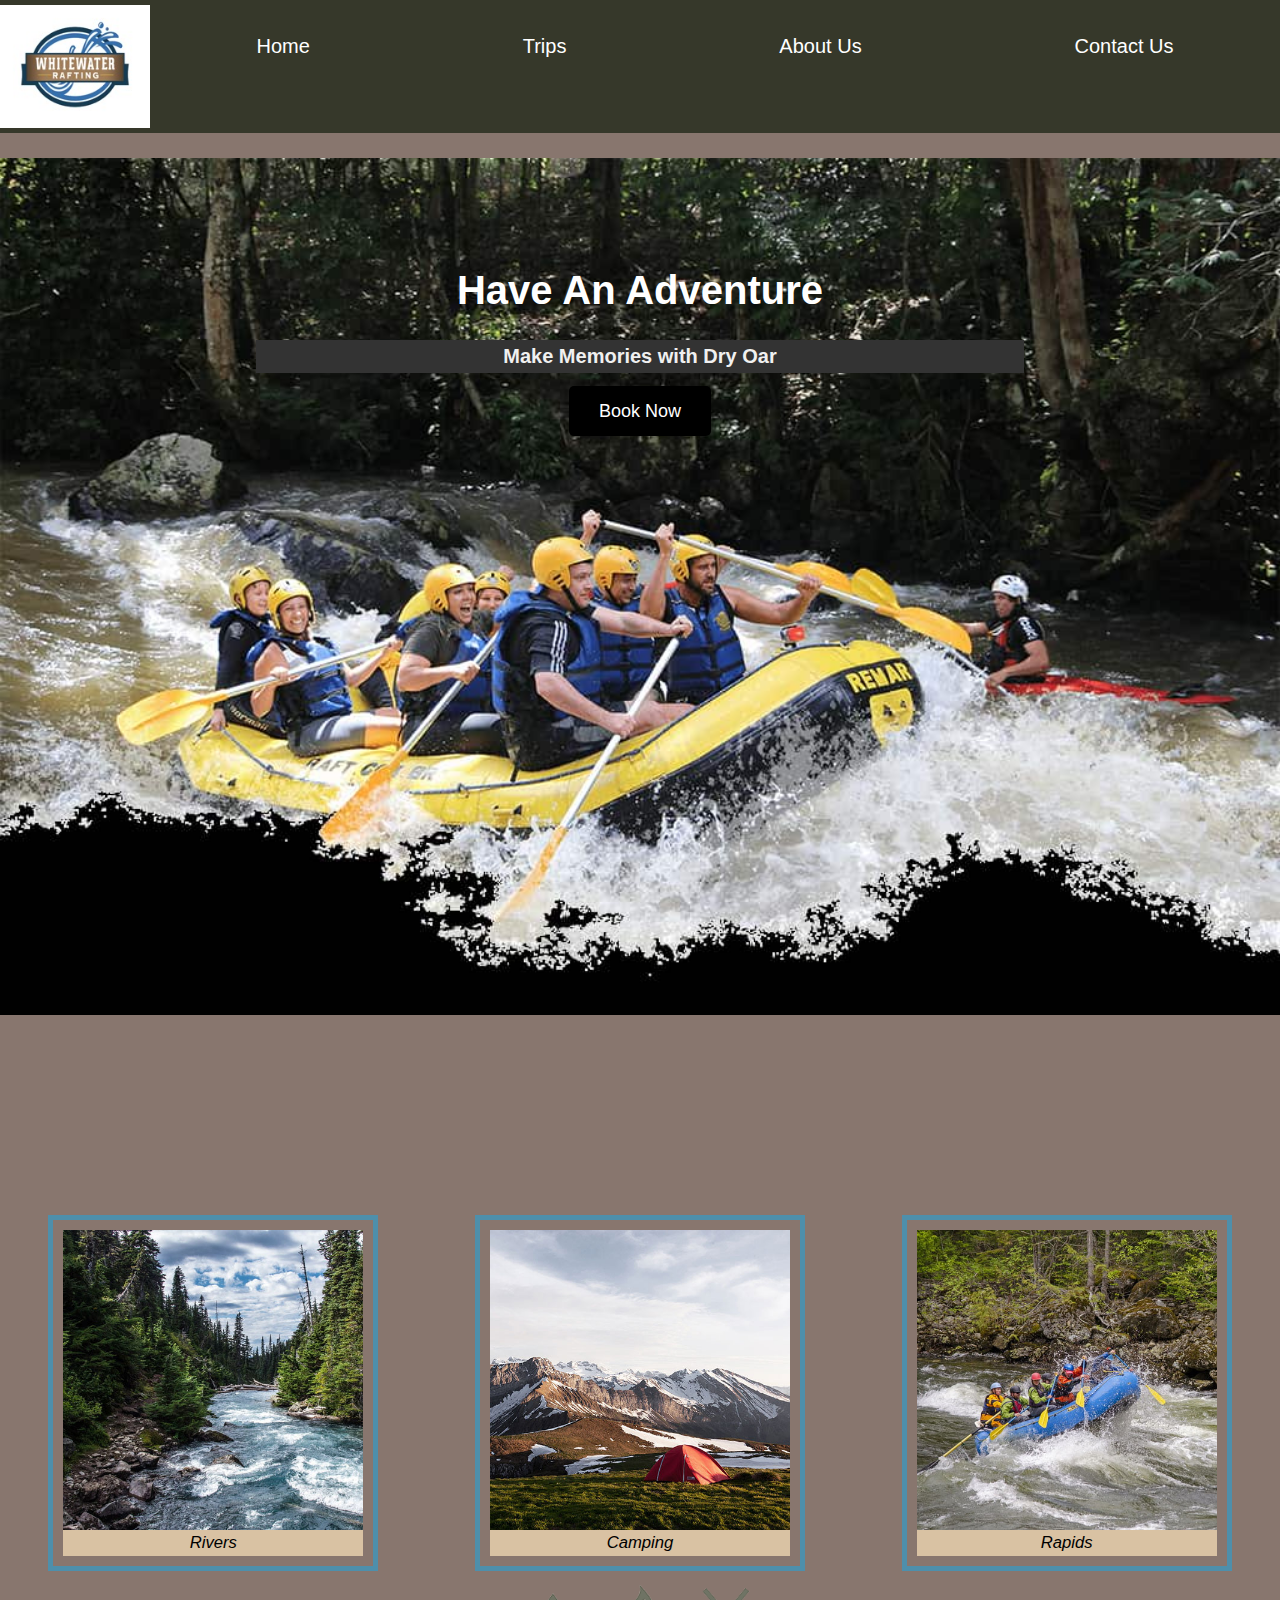
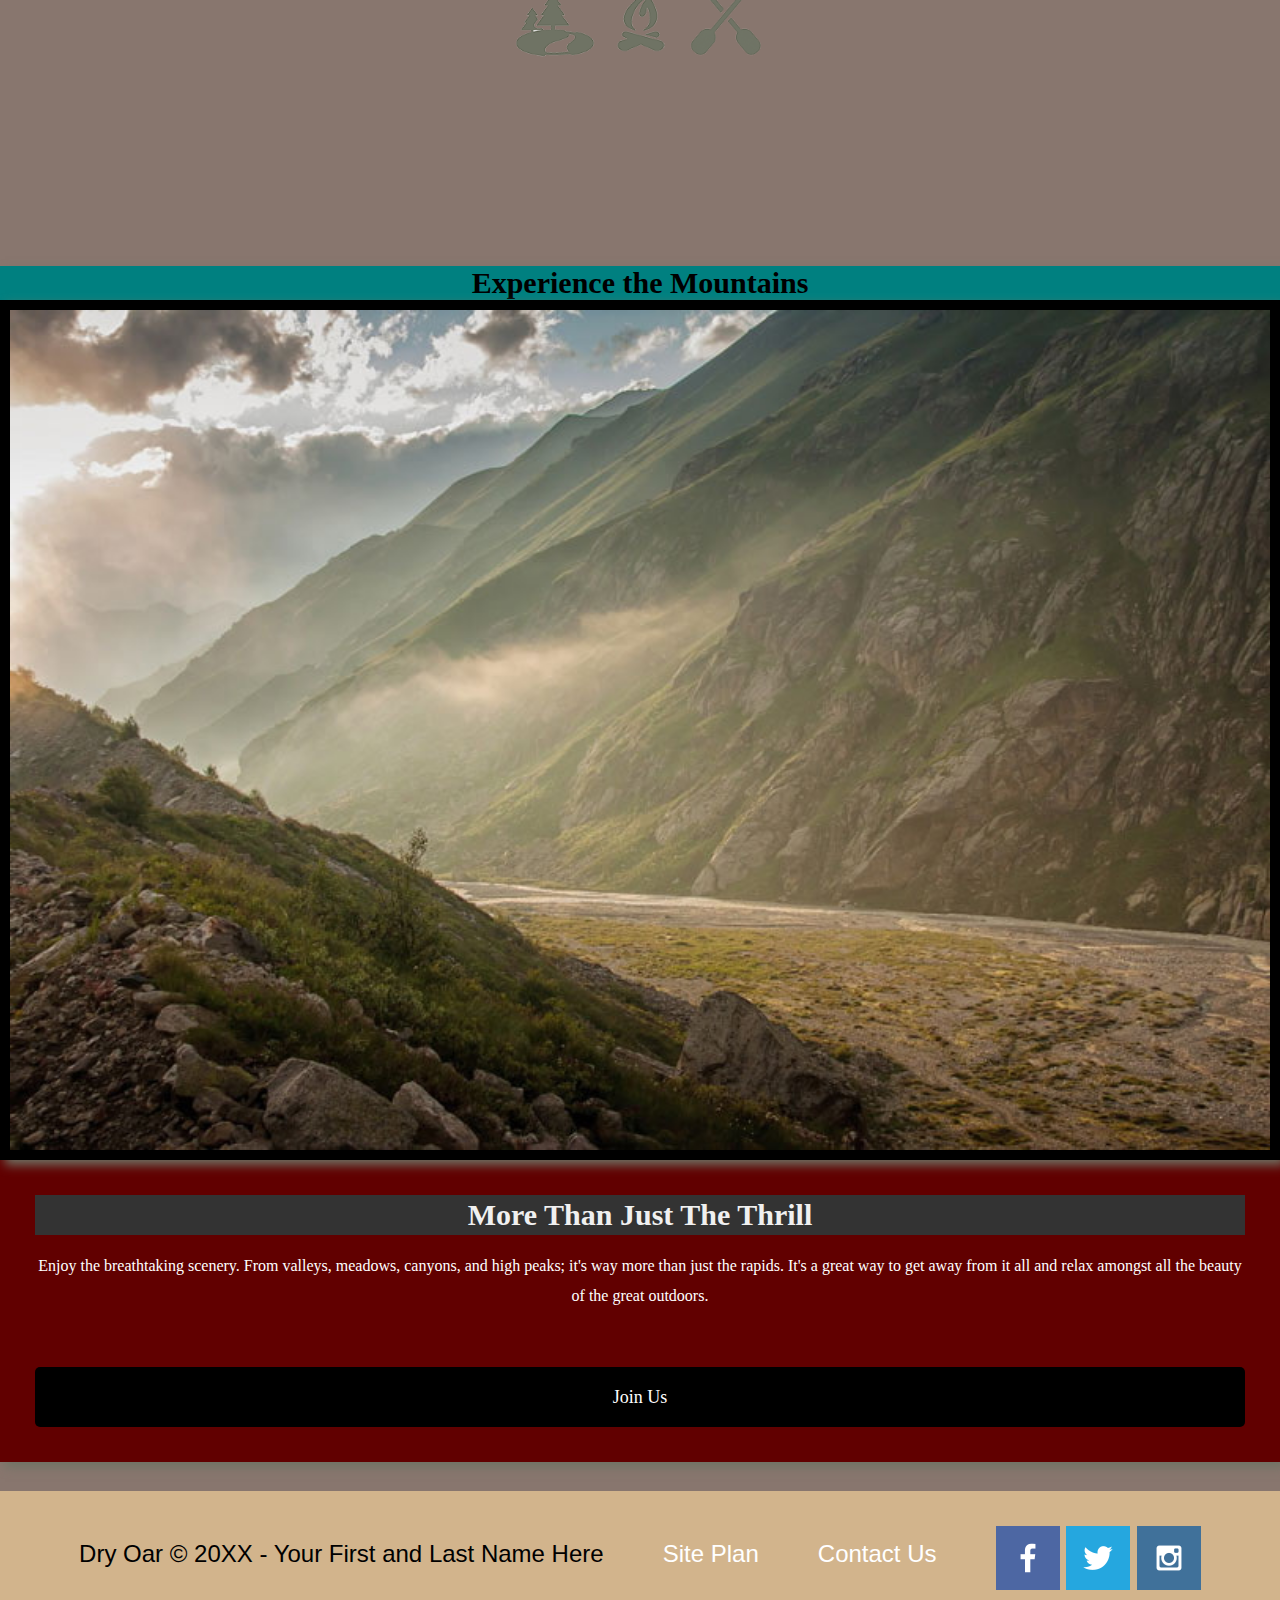
==== commit 1d85bea4: "wdd130" ====
--- a/wwr/index.html
+++ b/wwr/index.html
@@ -23,7 +23,7 @@
         </header>
         <div id="hero">
             <div id="hero-box">
-                <img id="hero-img" src="images/hero.png" alt="People enjoying white water rafting">
+                <img id="hero-img" src="images/hero.jpg" alt="People enjoying white water rafting">
             </div>
             <section id="hero-msg">
                 <h1 class="home-title">Have An Adventure</h1>
--- a/wwr/styles/rafting.css
+++ b/wwr/styles/rafting.css
@@ -27,7 +27,7 @@
 }
 
 body {
-  background-color: #fcfbfb;
+  background-color: #88766e;
   font-family: sans-serif;
   font-size: 20px;
   margin: 0;
@@ -68,7 +68,7 @@
 /* Updated hover color for buttons */
 .book:hover, .join:hover {
   background-color: #007acc; /* Darker shade for contrast */
-  color: white;
+  color: rgb(0, 0, 0);
 }
 
 #background {
@@ -78,7 +78,7 @@
 }
 
 .msg {
-  background-color: red;
+  background-color: rgb(97, 0, 0);
   line-height: 1.5em;
   padding: 35px;
   grid-column: 6 / 10;
@@ -291,7 +291,7 @@
 }
 
 #feedback {
-  background-color: antiquewhite;
+  background-color: rgb(41, 41, 41);
   position: absolute;
   top: 0;
   left: 0;
@@ -368,7 +368,7 @@
 }
 
 .cta-button:hover {
-  background-color: #007acc; /* Darker shade for better contrast */
+  background-color: #013455; /* Darker shade for better contrast */
 }
 
 /* Trips Grid Layout */
@@ -383,7 +383,7 @@
 .trip {
   width: 300px;
   background-color: white;
-  border: 1px solid #ccc;
+  border: 1px solid #2c2c2c;
   padding: 20px;
   border-radius: 5px;
   text-align: center;
@@ -404,3 +404,21 @@
 
 .trip p {
   font-size: 1em;
+}
+
+
+#employee-profiles {
+  display: flex;
+    justify-content: space-around;
+    margin-top: 20px;
+}
+
+.employee {
+    text-align: center;
+}
+
+.profile-image {
+    width: 150px; /* Adjust as needed */
+    height: auto; /* Maintain aspect ratio */
+    border-radius: 50%; /* Optional: Makes images circular */
+}
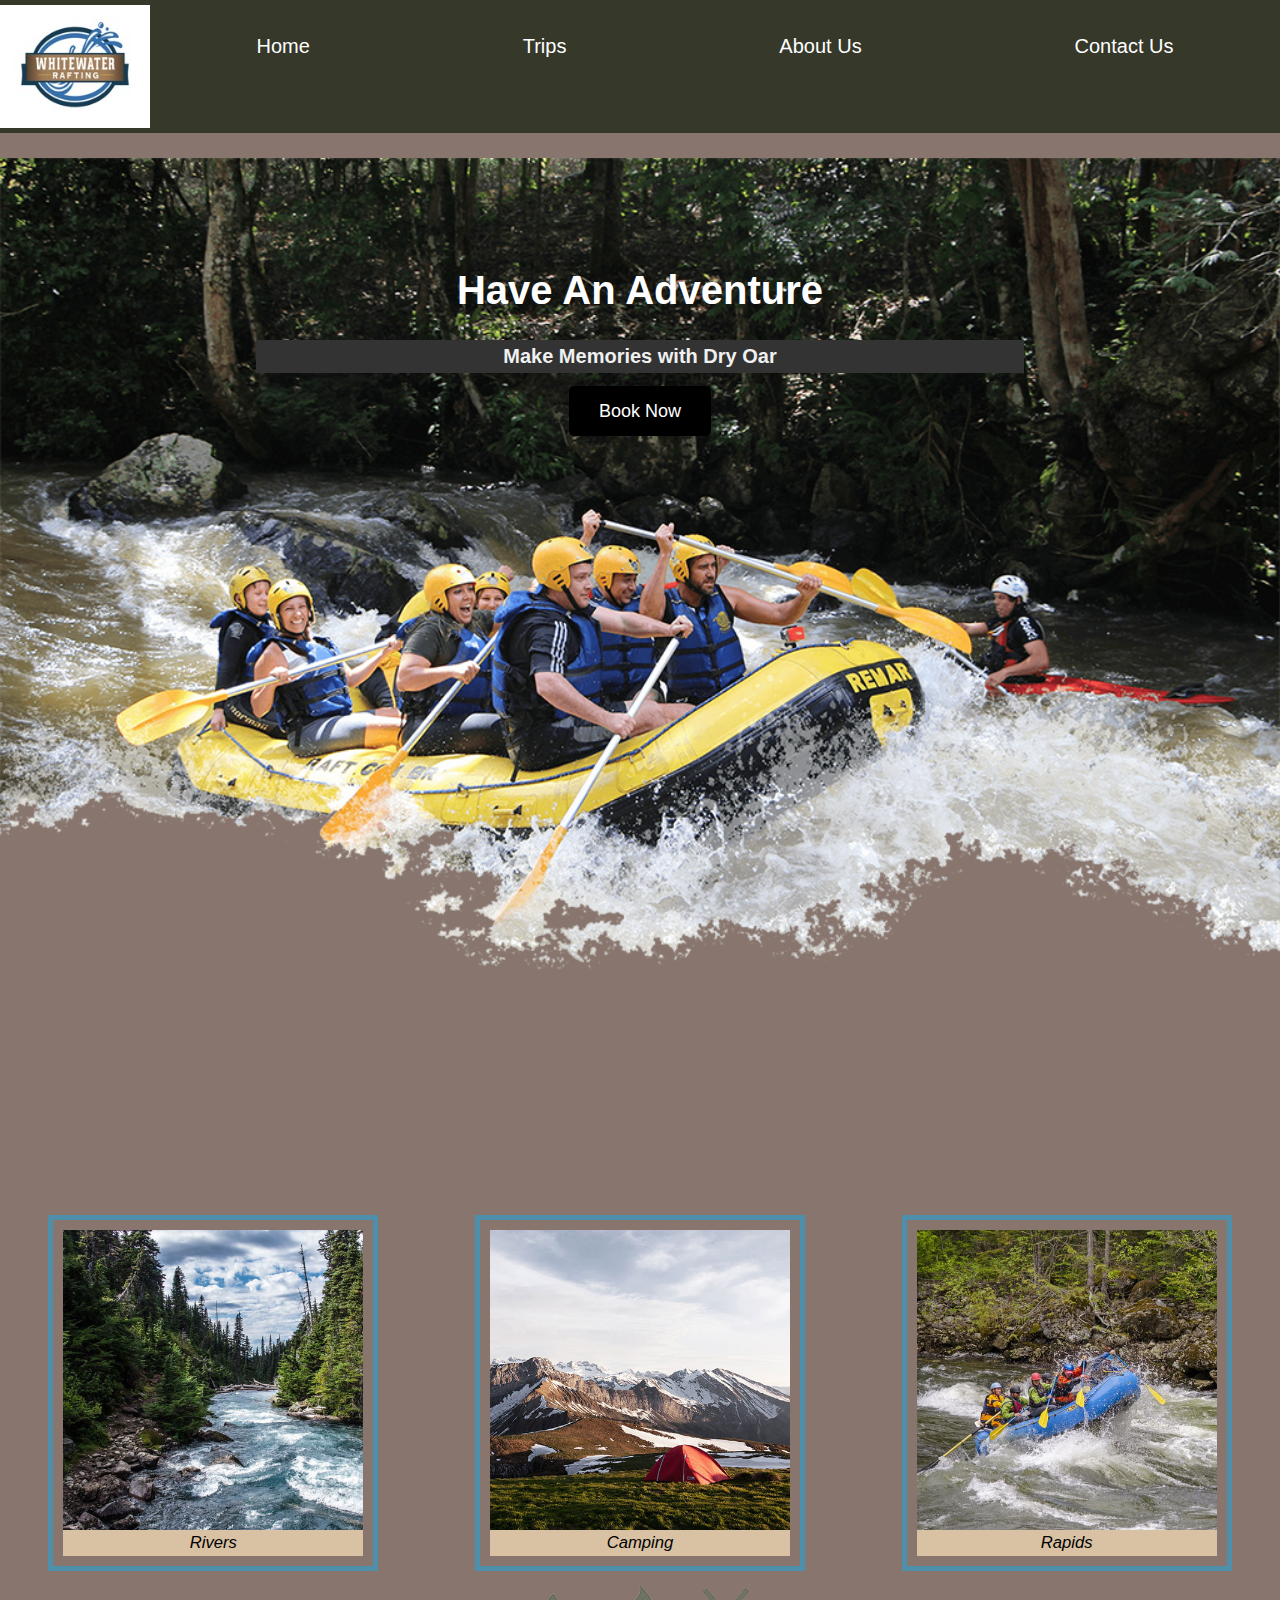
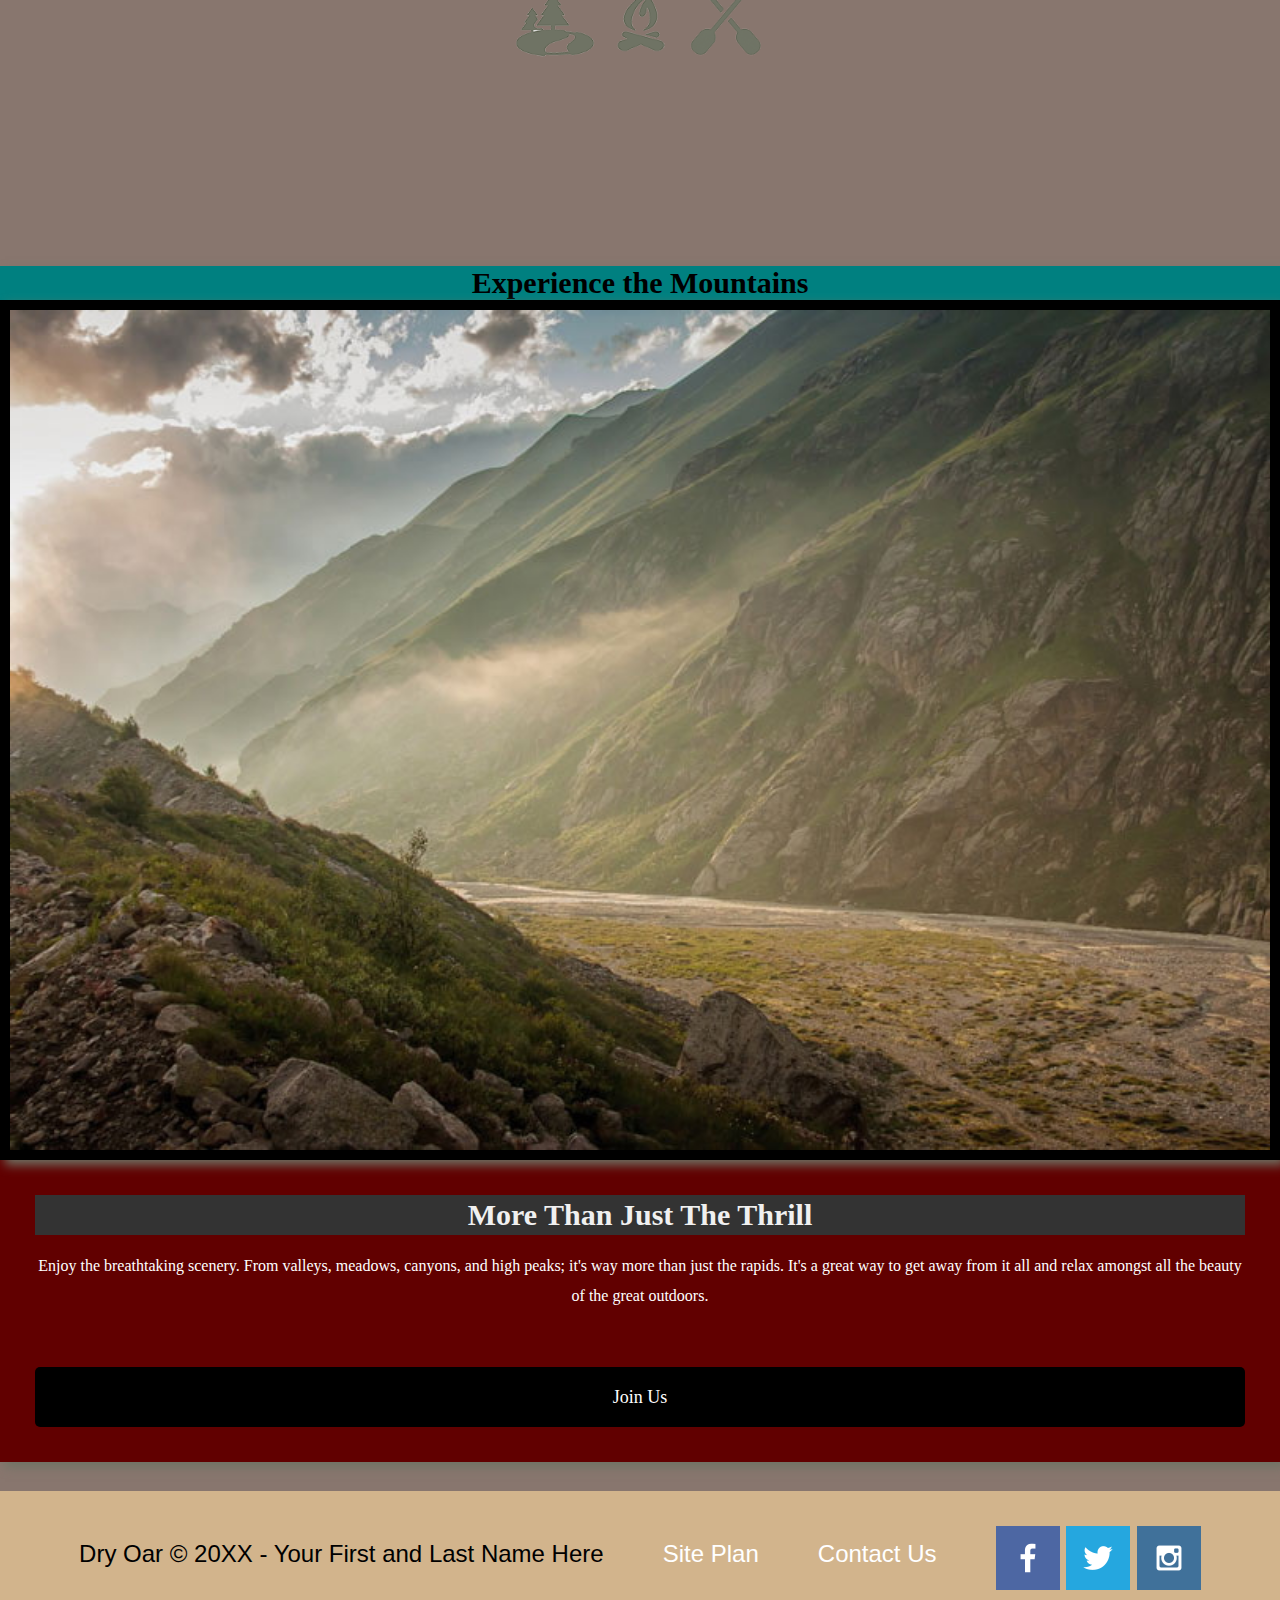
==== commit caa3cdc6: "wdd130" ====
--- a/wwr/index.html
+++ b/wwr/index.html
@@ -23,7 +23,7 @@
         </header>
         <div id="hero">
             <div id="hero-box">
-                <img id="hero-img" src="images/hero.jpg" alt="People enjoying white water rafting">
+                <img id="hero-img" src="images/hero2.png" alt="People enjoying white water rafting">
             </div>
             <section id="hero-msg">
                 <h1 class="home-title">Have An Adventure</h1>
